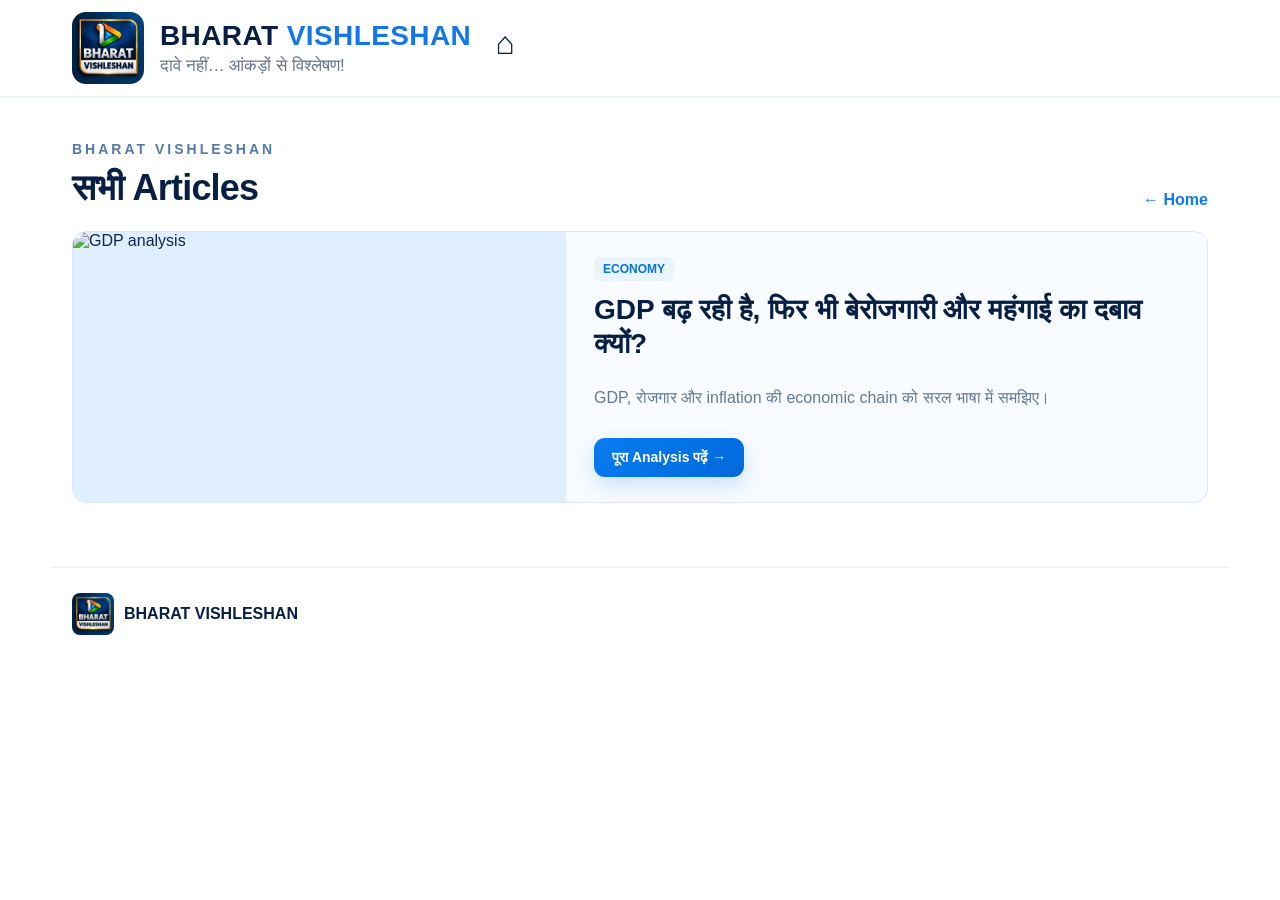
==== index.html @ 020a94c0 "Add files via upload" ====
<!doctype html><html lang="hi"><head><meta charset="utf-8"><meta name="viewport" content="width=device-width,initial-scale=1"><title>Articles | BHARAT VISHLESHAN</title><link rel="stylesheet" href="../style.css"></head><body>
<header class="site-header"><div class="header-inner"><a class="brand" href="../index.html"><img src="../logo.png" alt="BHARAT VISHLESHAN"><div class="brand-copy"><strong>BHARAT <span>VISHLESHAN</span></strong><small>दावे नहीं… आंकड़ों से विश्लेषण!</small></div></a><div class="header-actions"><a class="icon-btn" href="../index.html">⌂</a></div></div></header>
<main class="section"><div class="section-heading"><div><div class="eyebrow">BHARAT VISHLESHAN</div><h2>सभी Articles</h2></div><a href="../index.html">← Home</a></div>
<a class="featured" style="display:grid;margin-bottom:20px" href="gdp-unemployment-inflation.html"><div class="featured-thumb"><img src="https://i.ytimg.com/vi/DchLDgko5l4/hqdefault.jpg" alt="GDP analysis"></div><div class="featured-copy"><span class="mini-label">ECONOMY</span><h3>GDP बढ़ रही है, फिर भी बेरोजगारी और महंगाई का दबाव क्यों?</h3><p>GDP, रोजगार और inflation की economic chain को सरल भाषा में समझिए।</p><span class="primary-btn small">पूरा Analysis पढ़ें →</span></div></a>
</main><footer><div class="footer-brand"><img src="../logo.png" alt=""><strong>BHARAT VISHLESHAN</strong></div></footer></body></html>
---- style.css ----
*{box-sizing:border-box}
:root{--navy:#071f45;--blue:#087cf0;--blue2:#0068df;--text:#10274d;--muted:#62728c;--line:#dfeaf7;--bg:#fff;--soft:#f6faff}
html{scroll-behavior:smooth}
body{margin:0;background:#fff;color:var(--text);font-family:Arial,"Noto Sans Devanagari","Noto Sans",sans-serif}
a{text-decoration:none;color:inherit}
.site-header{position:sticky;top:0;z-index:50;background:rgba(255,255,255,.96);backdrop-filter:blur(12px);border-bottom:1px solid #e9eff7}
.header-inner{max-width:1180px;margin:auto;min-height:94px;padding:12px 22px;display:flex;align-items:center;gap:24px}
.brand{display:flex;align-items:center;gap:16px;min-width:360px}
.brand img{width:72px;height:72px;object-fit:cover;border-radius:14px}
.brand-copy strong{display:block;font-size:28px;letter-spacing:.4px;color:var(--navy)}
.brand-copy strong span{color:#1477e8}
.brand-copy small{display:block;color:#65748b;font-size:17px;margin-top:4px}
.desktop-nav{display:flex;gap:24px;margin-left:auto}
.desktop-nav a{font-weight:700;color:#526681;font-size:15px}
.desktop-nav a:hover{color:var(--blue)}
.header-actions{display:flex;gap:8px}
.icon-btn{border:0;background:transparent;font-size:32px;color:var(--navy);cursor:pointer;width:42px;height:46px}
.menu-btn{font-size:30px}
.mobile-menu{display:none;max-width:1180px;margin:auto;padding:0 22px 16px}
.mobile-menu a{display:block;padding:13px 0;border-top:1px solid #edf2f8;font-weight:700}
.hero{background:linear-gradient(100deg,#fff 0%,#fff 46%,#eef7ff 100%);border-bottom:1px solid #edf4fb}
.hero-inner{max-width:1180px;margin:auto;min-height:430px;padding:54px 22px 32px;display:grid;grid-template-columns:1fr 1fr;align-items:center}
.hero-copy{position:relative;z-index:2}
.eyebrow{font-size:14px;letter-spacing:3px;color:#527aa9;font-weight:800;margin-bottom:10px}
.hero h1{font-size:58px;line-height:1.05;letter-spacing:-1.5px;margin:0 0 18px;color:var(--navy)}
.hero h1 span{color:#087cf0}
.hero p{max-width:570px;color:#68788f;font-size:20px;line-height:1.55;margin:0 0 22px}
.hero-buttons{display:flex;gap:16px;flex-wrap:wrap}
.primary-btn,.secondary-btn{display:inline-flex;align-items:center;justify-content:center;gap:10px;border-radius:11px;padding:14px 24px;font-weight:800;font-size:16px}
.primary-btn{background:linear-gradient(135deg,#087cf0,#0069dc);color:#fff;box-shadow:0 8px 20px rgba(8,124,240,.2)}
.secondary-btn{background:#fff;border:1px solid #c9ddf4;color:var(--navy)}
.secondary-btn b{color:#087cf0;font-size:20px}.play{font-size:13px}.yt{color:#f21f26;background:#fff;border-radius:6px;padding:2px 6px}
.chips{display:flex;gap:12px;flex-wrap:wrap;margin-top:20px}
.chips span{background:#edf6ff;border:1px solid #e0edfb;border-radius:999px;padding:8px 15px;color:#1871ce;font-size:14px;font-weight:700}
.hero-art{height:370px;display:flex;align-items:center;justify-content:center}
.hero-art img{width:100%;height:100%;object-fit:cover;object-position:center;border-radius:22px;mix-blend-mode:multiply}
.section{max-width:1180px;margin:auto;padding:44px 22px}
.section-heading{display:flex;align-items:flex-end;justify-content:space-between;gap:20px;margin-bottom:22px}
.section-heading h2{font-size:36px;margin:0;color:var(--navy);letter-spacing:-.8px}
.section-heading>a{color:#087cf0;font-weight:800;white-space:nowrap}
.category-grid{display:grid;grid-template-columns:repeat(3,1fr);gap:16px}
.cat-card{min-height:132px;border:1px solid var(--line);border-radius:12px;padding:18px 20px;position:relative;transition:.2s}
.cat-card:hover{transform:translateY(-3px);box-shadow:0 12px 28px rgba(16,39,77,.08)}
.cat-icon{width:44px;height:44px;display:grid;place-items:center;border-radius:12px;font-size:22px;font-weight:900;margin-bottom:10px}
.cat-card strong{display:block;font-size:20px;color:var(--navy)}
.cat-card p{margin:4px 35px 0 0;color:#68809f;font-size:14px;line-height:1.35}
.cat-card>b{position:absolute;right:18px;bottom:18px;color:#1676dc;font-size:24px}
.cat-blue{background:#f6fbff}.cat-blue .cat-icon{background:#d8edff;color:#087cf0}
.cat-green{background:#f7fcf7}.cat-green .cat-icon{background:#dff6df;color:#188c3c}
.cat-red{background:#fff8f8}.cat-red .cat-icon{background:#ffe0e0;color:#e21f2f}
.cat-purple{background:#faf8ff}.cat-purple .cat-icon{background:#e8dcff;color:#6a2be8}
.cat-orange{background:#fffaf3}.cat-orange .cat-icon{background:#ffe8c4;color:#d97706}
.cat-cyan{background:#f4fdff}.cat-cyan .cat-icon{background:#d9f6fb;color:#0087a5}
.analysis-section{padding-top:28px}
.featured{display:grid;grid-template-columns:1fr 1.3fr;border:1px solid #d9e8f8;border-radius:14px;overflow:hidden;background:#f8fbff}
.featured-thumb{position:relative;min-height:270px;background:#dfefff}
.featured-thumb img{width:100%;height:100%;object-fit:cover;display:block}
.duration{position:absolute;right:10px;bottom:10px;background:rgba(0,0,0,.8);color:#fff;border-radius:6px;padding:4px 7px;font-size:12px;font-weight:700}
.featured-copy{padding:25px 28px;display:flex;flex-direction:column;align-items:flex-start}
.mini-label{background:#e9f4ff;color:#0874de;padding:5px 9px;border-radius:6px;font-size:12px;font-weight:800}
.featured-copy h3{font-size:28px;line-height:1.2;margin:12px 0;color:var(--navy)}
.meta{font-size:14px;color:#6680a0}.meta span{color:#087cf0}
.featured-copy p{color:#647993;line-height:1.55;margin:14px 0 18px}
.primary-btn.small{padding:11px 18px;margin-top:auto;font-size:14px}
.video-grid{display:grid;grid-template-columns:repeat(3,1fr);gap:18px}
.video-card{border:1px solid #e0e9f4;border-radius:12px;overflow:hidden;background:#fff;transition:.2s}
.video-card:hover{transform:translateY(-3px);box-shadow:0 12px 25px rgba(16,39,77,.08)}
.thumb{height:170px;position:relative;background:#dceeff;overflow:hidden}
.thumb img{width:100%;height:100%;object-fit:cover}
.video-card h3{font-size:17px;line-height:1.3;margin:12px 13px 6px;color:var(--navy)}
.video-card p{font-size:13px;color:#68809e;margin:0 13px 15px}
.placeholder{display:grid;place-items:center;color:#fff;font-size:26px;text-align:center;font-weight:700;line-height:1.15}
.placeholder i{position:absolute;right:12px;bottom:10px;background:#f11d26;border-radius:6px;padding:5px 8px;font-style:normal;font-size:12px}
.thumb-rbi{background:linear-gradient(135deg,#061c48,#1174dc,#f2b230)}
.thumb-market{background:linear-gradient(135deg,#071b40,#083e91,#d38c22)}
.placeholder span{padding:10px;text-shadow:0 2px 4px rgba(0,0,0,.35)}
.subscribe-strip{max-width:1180px;margin:4px auto 44px;padding:15px 22px;background:#eaf5ff;border-radius:12px;display:flex;align-items:center;gap:16px}
.yt-big{width:44px;height:32px;border-radius:9px;background:#ff151d;color:#fff;display:grid;place-items:center;font-size:18px}
.subscribe-strip strong{display:block;font-size:16px}.subscribe-strip small{display:block;color:#6c819b;margin-top:3px}
.subscribe-strip>a{margin-left:auto;background:#ff1e2b;color:#fff;border-radius:10px;padding:12px 22px;font-weight:800}
.about{border-top:1px solid #edf2f8;text-align:center;max-width:900px}
.about h2{font-size:36px;margin:0 0 10px}.about p{color:#657a95;line-height:1.7}
footer{border-top:1px solid #e7eef6;padding:25px 22px;max-width:1180px;margin:auto;display:flex;align-items:center;gap:24px;flex-wrap:wrap}
.footer-brand{display:flex;align-items:center;gap:10px;margin-right:auto}.footer-brand img{width:42px;height:42px;border-radius:8px}.footer-brand strong{color:var(--navy)}
.footer-links{display:flex;gap:18px;color:#55708f;font-weight:700;font-size:14px}
footer small{width:100%;color:#8a99ab}
.search-box{position:fixed;right:22px;top:82px;z-index:100;width:min(420px,calc(100vw - 44px));background:#fff;border:1px solid #d9e5f2;box-shadow:0 18px 50px rgba(5,28,66,.16);border-radius:14px;padding:12px}
.search-box input{width:calc(100% - 42px);border:0;outline:0;font-size:16px;padding:10px}.search-box button{float:right;border:0;background:#edf4fb;border-radius:8px;font-size:20px}.search-box div{clear:both;padding:10px;color:#72849b;font-size:13px}
@media(max-width:900px){.desktop-nav{display:none}.brand{min-width:0}.header-inner{min-height:82px}.brand img{width:60px;height:60px}.brand-copy strong{font-size:22px}.brand-copy small{font-size:13px}.hero-inner{grid-template-columns:1fr;padding-top:35px}.hero h1{font-size:47px}.hero-art{height:260px}.category-grid{grid-template-columns:repeat(2,1fr)}.featured{grid-template-columns:1fr}.featured-thumb{min-height:230px}.video-grid{grid-template-columns:1fr 1fr}}
@media(max-width:600px){.header-inner{padding:10px 14px}.brand{gap:10px}.brand img{width:52px;height:52px;border-radius:11px}.brand-copy strong{font-size:18px}.brand-copy small{font-size:11px}.icon-btn{font-size:28px;width:36px}.hero-inner{padding:30px 16px 24px}.hero h1{font-size:40px;letter-spacing:-1px}.hero p{font-size:16px}.hero-art{height:205px;margin-top:4px}.hero-buttons{gap:10px}.primary-btn,.secondary-btn{padding:12px 15px;font-size:14px}.chips{gap:7px}.chips span{font-size:12px;padding:7px 10px}.section{padding:32px 16px}.section-heading h2{font-size:30px}.eyebrow{font-size:11px;letter-spacing:2.2px}.category-grid,.video-grid{grid-template-columns:1fr}.cat-card{min-height:120px}.featured-copy{padding:20px}.featured-copy h3{font-size:24px}.thumb{height:190px}.subscribe-strip{margin:0 16px 32px;padding:14px;align-items:flex-start;flex-wrap:wrap}.subscribe-strip>a{margin-left:60px}.footer-links{width:100%;flex-wrap:wrap}}
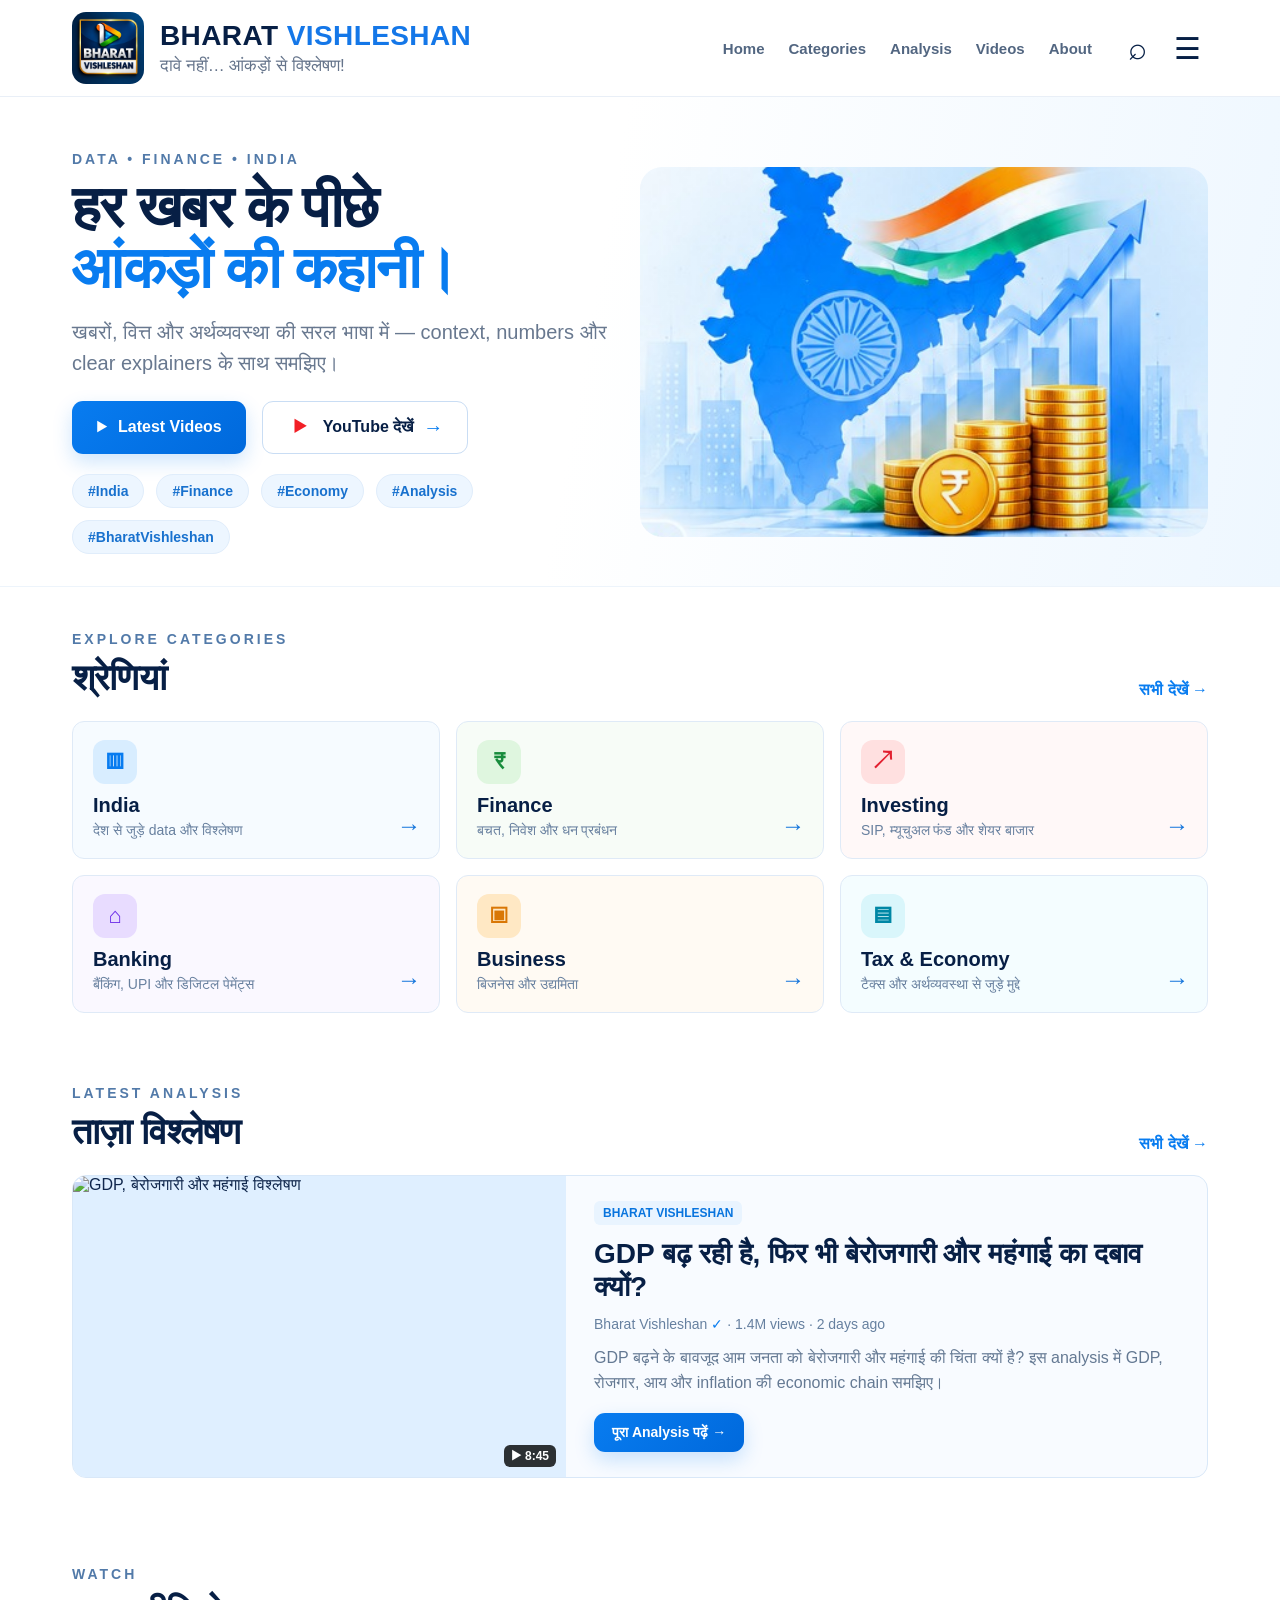
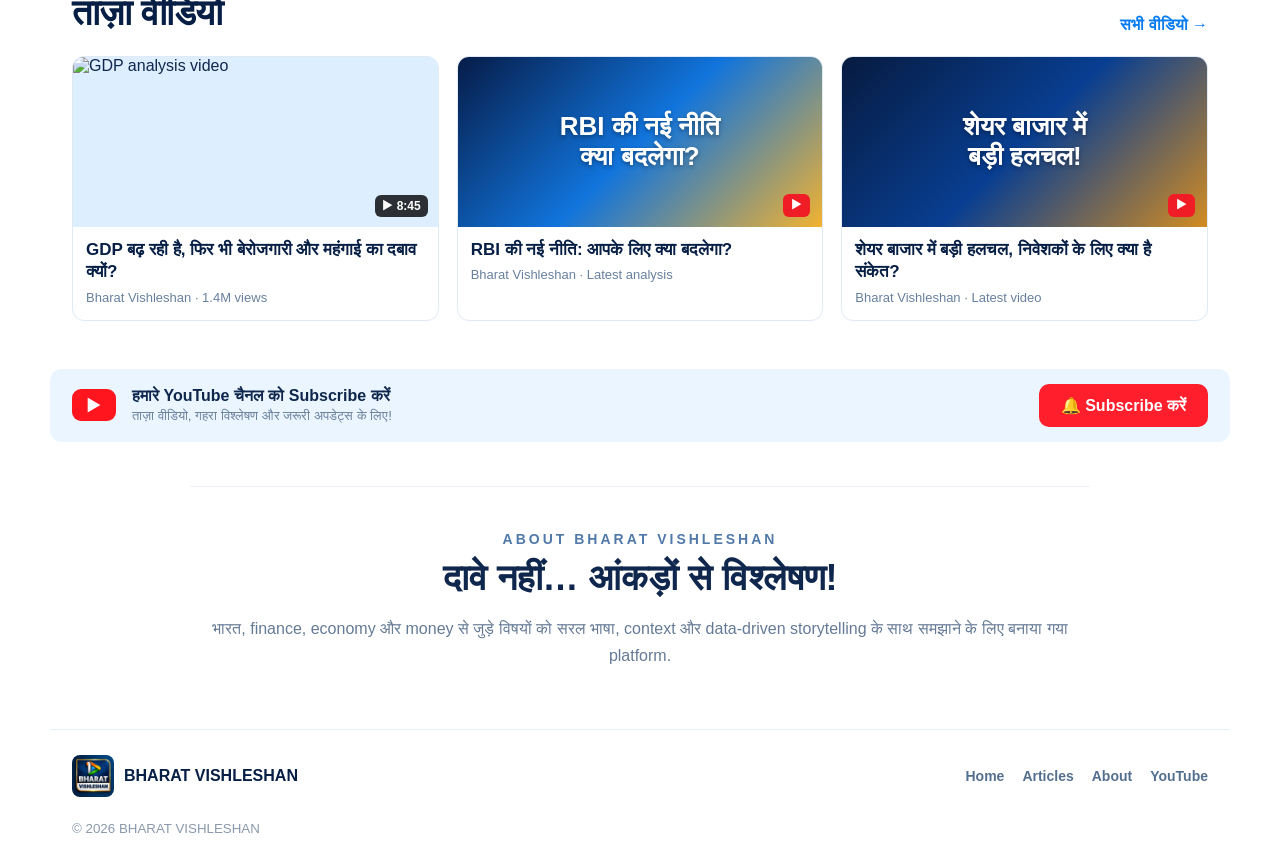
==== commit 796b7e61: "Add files via upload" ====
--- a/index.html
+++ b/index.html
@@ -1,5 +1,158 @@
-<!doctype html><html lang="hi"><head><meta charset="utf-8"><meta name="viewport" content="width=device-width,initial-scale=1"><title>Articles | BHARAT VISHLESHAN</title><link rel="stylesheet" href="../style.css"></head><body>
-<header class="site-header"><div class="header-inner"><a class="brand" href="../index.html"><img src="../logo.png" alt="BHARAT VISHLESHAN"><div class="brand-copy"><strong>BHARAT <span>VISHLESHAN</span></strong><small>दावे नहीं… आंकड़ों से विश्लेषण!</small></div></a><div class="header-actions"><a class="icon-btn" href="../index.html">⌂</a></div></div></header>
-<main class="section"><div class="section-heading"><div><div class="eyebrow">BHARAT VISHLESHAN</div><h2>सभी Articles</h2></div><a href="../index.html">← Home</a></div>
-<a class="featured" style="display:grid;margin-bottom:20px" href="gdp-unemployment-inflation.html"><div class="featured-thumb"><img src="https://i.ytimg.com/vi/DchLDgko5l4/hqdefault.jpg" alt="GDP analysis"></div><div class="featured-copy"><span class="mini-label">ECONOMY</span><h3>GDP बढ़ रही है, फिर भी बेरोजगारी और महंगाई का दबाव क्यों?</h3><p>GDP, रोजगार और inflation की economic chain को सरल भाषा में समझिए।</p><span class="primary-btn small">पूरा Analysis पढ़ें →</span></div></a>
-</main><footer><div class="footer-brand"><img src="../logo.png" alt=""><strong>BHARAT VISHLESHAN</strong></div></footer></body></html>+<!doctype html>
+<html lang="hi">
+<head>
+  <meta charset="utf-8">
+  <meta name="viewport" content="width=device-width, initial-scale=1">
+  <title>BHARAT VISHLESHAN | दावे नहीं… आंकड़ों से विश्लेषण!</title>
+  <meta name="description" content="BHARAT VISHLESHAN — भारत, Finance, Economy और Data का सरल और तथ्य-आधारित विश्लेषण।">
+  <meta name="theme-color" content="#ffffff">
+  <link rel="stylesheet" href="style.css">
+</head>
+<body>
+<header class="site-header">
+  <div class="header-inner">
+    <a class="brand" href="#home" aria-label="BHARAT VISHLESHAN Home">
+      <img src="logo.png" alt="BHARAT VISHLESHAN logo">
+      <div class="brand-copy">
+        <strong>BHARAT <span>VISHLESHAN</span></strong>
+        <small>दावे नहीं… आंकड़ों से विश्लेषण!</small>
+      </div>
+    </a>
+    <nav class="desktop-nav">
+      <a href="#home">Home</a>
+      <a href="#categories">Categories</a>
+      <a href="#analysis">Analysis</a>
+      <a href="#videos">Videos</a>
+      <a href="#about">About</a>
+    </nav>
+    <div class="header-actions">
+      <button class="icon-btn" aria-label="Search" onclick="focusSearch()">⌕</button>
+      <button class="icon-btn menu-btn" aria-label="Menu" onclick="toggleMenu()">☰</button>
+    </div>
+  </div>
+  <div id="mobileMenu" class="mobile-menu">
+    <a href="#home" onclick="toggleMenu()">Home</a>
+    <a href="#categories" onclick="toggleMenu()">Categories</a>
+    <a href="#analysis" onclick="toggleMenu()">Analysis</a>
+    <a href="#videos" onclick="toggleMenu()">Videos</a>
+    <a href="#about" onclick="toggleMenu()">About</a>
+  </div>
+</header>
+
+<main id="home">
+  <section class="hero">
+    <div class="hero-inner">
+      <div class="hero-copy">
+        <div class="eyebrow">DATA • FINANCE • INDIA</div>
+        <h1>हर खबर के पीछे<br><span>आंकड़ों की कहानी।</span></h1>
+        <p>खबरों, वित्त और अर्थव्यवस्था की सरल भाषा में — context, numbers और clear explainers के साथ समझिए।</p>
+        <div class="hero-buttons">
+          <a class="primary-btn" href="#videos"><span class="play">▶</span> Latest Videos</a>
+          <a class="secondary-btn" href="https://youtube.com/channel/UCvxD0t_KVUwZ9aAYzKoyr5Q" target="_blank" rel="noopener"><span class="yt">▶</span> YouTube देखें <b>→</b></a>
+        </div>
+        <div class="chips">
+          <span>#India</span><span>#Finance</span><span>#Economy</span><span>#Analysis</span><span>#BharatVishleshan</span>
+        </div>
+      </div>
+      <div class="hero-art">
+        <img src="hero-visual.jpg" alt="भारत, अर्थव्यवस्था और डेटा का visual">
+      </div>
+    </div>
+  </section>
+
+  <section id="categories" class="section">
+    <div class="section-heading">
+      <div>
+        <div class="eyebrow">EXPLORE CATEGORIES</div>
+        <h2>श्रेणियां</h2>
+      </div>
+      <a href="#categories">सभी देखें →</a>
+    </div>
+    <div class="category-grid">
+      <a class="cat-card cat-blue" href="#analysis"><span class="cat-icon">▥</span><strong>India</strong><p>देश से जुड़े data और विश्लेषण</p><b>→</b></a>
+      <a class="cat-card cat-green" href="#analysis"><span class="cat-icon">₹</span><strong>Finance</strong><p>बचत, निवेश और धन प्रबंधन</p><b>→</b></a>
+      <a class="cat-card cat-red" href="#analysis"><span class="cat-icon">↗</span><strong>Investing</strong><p>SIP, म्यूचुअल फंड और शेयर बाजार</p><b>→</b></a>
+      <a class="cat-card cat-purple" href="#analysis"><span class="cat-icon">⌂</span><strong>Banking</strong><p>बैंकिंग, UPI और डिजिटल पेमेंट्स</p><b>→</b></a>
+      <a class="cat-card cat-orange" href="#analysis"><span class="cat-icon">▣</span><strong>Business</strong><p>बिजनेस और उद्यमिता</p><b>→</b></a>
+      <a class="cat-card cat-cyan" href="#analysis"><span class="cat-icon">▤</span><strong>Tax &amp; Economy</strong><p>टैक्स और अर्थव्यवस्था से जुड़े मुद्दे</p><b>→</b></a>
+    </div>
+  </section>
+
+  <section id="analysis" class="section analysis-section">
+    <div class="section-heading">
+      <div>
+        <div class="eyebrow">LATEST ANALYSIS</div>
+        <h2>ताज़ा विश्लेषण</h2>
+      </div>
+      <a href="articles/index.html">सभी देखें →</a>
+    </div>
+    <div class="featured">
+      <a class="featured-thumb" href="articles/gdp-unemployment-inflation.html">
+        <img src="https://i.ytimg.com/vi/DchLDgko5l4/hqdefault.jpg" alt="GDP, बेरोजगारी और महंगाई विश्लेषण" loading="lazy">
+        <span class="duration">▶ 8:45</span>
+      </a>
+      <article class="featured-copy">
+        <span class="mini-label">BHARAT VISHLESHAN</span>
+        <h3>GDP बढ़ रही है, फिर भी बेरोजगारी और महंगाई का दबाव क्यों?</h3>
+        <div class="meta">Bharat Vishleshan <span>✓</span> · 1.4M views · 2 days ago</div>
+        <p>GDP बढ़ने के बावजूद आम जनता को बेरोजगारी और महंगाई की चिंता क्यों है? इस analysis में GDP, रोजगार, आय और inflation की economic chain समझिए।</p>
+        <a class="primary-btn small" href="articles/gdp-unemployment-inflation.html">पूरा Analysis पढ़ें →</a>
+      </article>
+    </div>
+  </section>
+
+  <section id="videos" class="section videos-section">
+    <div class="section-heading">
+      <div>
+        <div class="eyebrow">WATCH</div>
+        <h2>ताज़ा वीडियो</h2>
+      </div>
+      <a href="https://youtube.com/channel/UCvxD0t_KVUwZ9aAYzKoyr5Q" target="_blank" rel="noopener">सभी वीडियो →</a>
+    </div>
+    <div class="video-grid">
+      <a class="video-card" href="https://youtube.com/shorts/DchLDgko5l4" target="_blank" rel="noopener">
+        <div class="thumb"><img src="https://i.ytimg.com/vi/DchLDgko5l4/hqdefault.jpg" alt="GDP analysis video"><span class="duration">▶ 8:45</span></div>
+        <h3>GDP बढ़ रही है, फिर भी बेरोजगारी और महंगाई का दबाव क्यों?</h3>
+        <p>Bharat Vishleshan · 1.4M views</p>
+      </a>
+      <a class="video-card" href="https://youtube.com/channel/UCvxD0t_KVUwZ9aAYzKoyr5Q" target="_blank" rel="noopener">
+        <div class="thumb placeholder thumb-rbi"><span>RBI की नई नीति<br><b>क्या बदलेगा?</b></span><i>▶</i></div>
+        <h3>RBI की नई नीति: आपके लिए क्या बदलेगा?</h3>
+        <p>Bharat Vishleshan · Latest analysis</p>
+      </a>
+      <a class="video-card" href="https://youtube.com/channel/UCvxD0t_KVUwZ9aAYzKoyr5Q" target="_blank" rel="noopener">
+        <div class="thumb placeholder thumb-market"><span>शेयर बाजार में<br><b>बड़ी हलचल!</b></span><i>▶</i></div>
+        <h3>शेयर बाजार में बड़ी हलचल, निवेशकों के लिए क्या है संकेत?</h3>
+        <p>Bharat Vishleshan · Latest video</p>
+      </a>
+    </div>
+  </section>
+
+  <section class="subscribe-strip">
+    <div class="yt-big">▶</div>
+    <div><strong>हमारे YouTube चैनल को Subscribe करें</strong><small>ताज़ा वीडियो, गहरा विश्लेषण और जरूरी अपडेट्स के लिए!</small></div>
+    <a href="https://youtube.com/channel/UCvxD0t_KVUwZ9aAYzKoyr5Q?sub_confirmation=1" target="_blank" rel="noopener">🔔 Subscribe करें</a>
+  </section>
+
+  <section id="about" class="section about">
+    <div class="eyebrow">ABOUT BHARAT VISHLESHAN</div>
+    <h2>दावे नहीं… आंकड़ों से विश्लेषण!</h2>
+    <p>भारत, finance, economy और money से जुड़े विषयों को सरल भाषा, context और data-driven storytelling के साथ समझाने के लिए बनाया गया platform.</p>
+  </section>
+</main>
+
+<footer>
+  <div class="footer-brand"><img src="logo.png" alt=""><strong>BHARAT VISHLESHAN</strong></div>
+  <div class="footer-links"><a href="#home">Home</a><a href="articles/index.html">Articles</a><a href="#about">About</a><a href="https://youtube.com/channel/UCvxD0t_KVUwZ9aAYzKoyr5Q" target="_blank" rel="noopener">YouTube</a></div>
+  <small>© 2026 BHARAT VISHLESHAN</small>
+</footer>
+
+<div id="searchBox" class="search-box" hidden>
+  <input id="searchInput" type="search" placeholder="क्या खोजें? जैसे GDP, inflation, UPI..." oninput="searchSite()">
+  <button onclick="closeSearch()">×</button>
+  <div id="searchHint">Search feature ready — articles और topics के लिए उपयोग करें।</div>
+</div>
+
+<script src="script.js"></script>
+</body>
+</html>
